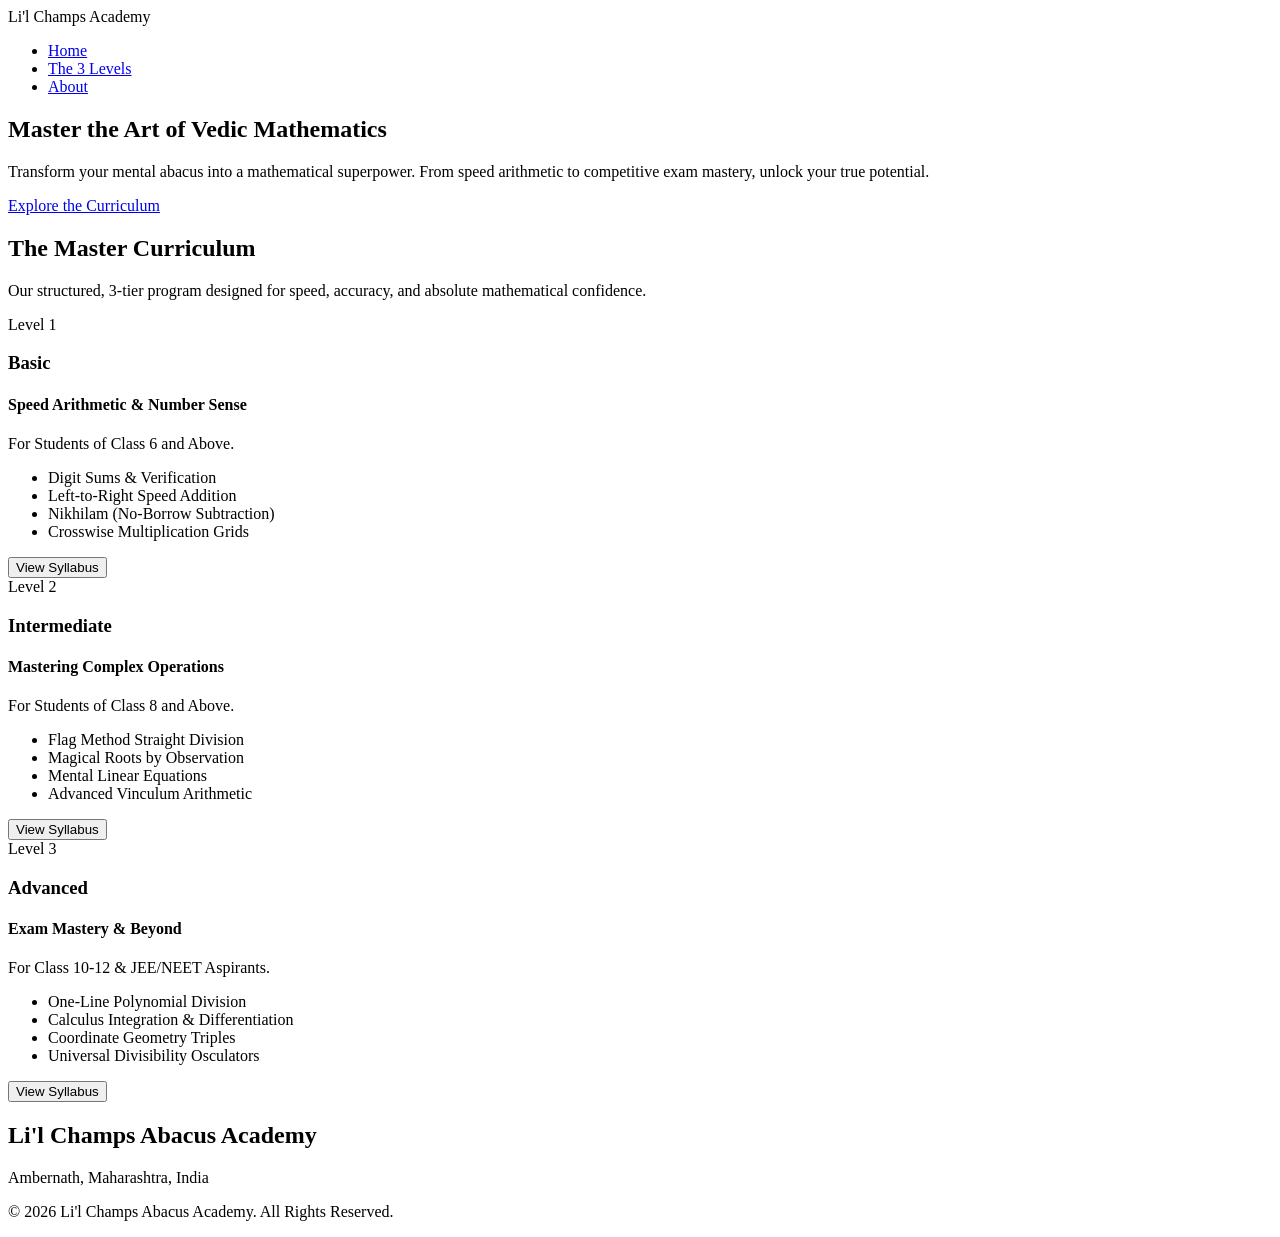
==== index.html @ 0ca7130c "Add initial HTML structure for the website" ====
<!DOCTYPE html>
<html lang="en">
<head>
    <meta charset="UTF-8">
    <meta name="viewport" content="width=device-width, initial-scale=1.0">
    <title>Li'l Champs Vedic Mathematics | Ambernath</title>
    <link rel="stylesheet" href="style.css">
    <!-- Google Fonts for a premium educational look -->
    <link href="https://fonts.googleapis.com/css2?family=Poppins:wght@300;400;600;700&display=swap" rel="stylesheet">
</head>
<body>

    <!-- Navigation -->
    <header class="navbar">
        <div class="logo">
            <span class="highlight">Li'l Champs</span> Academy
        </div>
        <nav>
            <ul class="nav-links">
                <li><a href="#home">Home</a></li>
                <li><a href="#curriculum">The 3 Levels</a></li>
                <li><a href="#about">About</a></li>
            </ul>
        </nav>
    </header>

    <!-- Hero Section -->
    <section id="home" class="hero">
        <div class="hero-content">
            <h1>Master the Art of <span class="highlight">Vedic Mathematics</span></h1>
            <p>Transform your mental abacus into a mathematical superpower. From speed arithmetic to competitive exam mastery, unlock your true potential.</p>
            <a href="#curriculum" class="cta-btn">Explore the Curriculum</a>
        </div>
    </section>

    <!-- Curriculum Levels Section -->
    <section id="curriculum" class="levels-section">
        <div class="section-header">
            <h2>The Master Curriculum</h2>
            <p>Our structured, 3-tier program designed for speed, accuracy, and absolute mathematical confidence.</p>
        </div>

        <div class="cards-container">
            <!-- Level 1 Card -->
            <div class="level-card" onclick="toggleDetails('level1')">
                <div class="level-badge basic">Level 1</div>
                <h3>Basic</h3>
                <h4>Speed Arithmetic & Number Sense</h4>
                <p>For Students of Class 6 and Above.</p>
                <div id="level1-details" class="details">
                    <ul>
                        <li>Digit Sums & Verification</li>
                        <li>Left-to-Right Speed Addition</li>
                        <li>Nikhilam (No-Borrow Subtraction)</li>
                        <li>Crosswise Multiplication Grids</li>
                    </ul>
                </div>
                <button class="expand-btn">View Syllabus</button>
            </div>

            <!-- Level 2 Card -->
            <div class="level-card" onclick="toggleDetails('level2')">
                <div class="level-badge intermediate">Level 2</div>
                <h3>Intermediate</h3>
                <h4>Mastering Complex Operations</h4>
                <p>For Students of Class 8 and Above.</p>
                <div id="level2-details" class="details">
                    <ul>
                        <li>Flag Method Straight Division</li>
                        <li>Magical Roots by Observation</li>
                        <li>Mental Linear Equations</li>
                        <li>Advanced Vinculum Arithmetic</li>
                    </ul>
                </div>
                <button class="expand-btn">View Syllabus</button>
            </div>

            <!-- Level 3 Card -->
            <div class="level-card" onclick="toggleDetails('level3')">
                <div class="level-badge advanced">Level 3</div>
                <h3>Advanced</h3>
                <h4>Exam Mastery & Beyond</h4>
                <p>For Class 10-12 & JEE/NEET Aspirants.</p>
                <div id="level3-details" class="details">
                    <ul>
                        <li>One-Line Polynomial Division</li>
                        <li>Calculus Integration & Differentiation</li>
                        <li>Coordinate Geometry Triples</li>
                        <li>Universal Divisibility Osculators</li>
                    </ul>
                </div>
                <button class="expand-btn">View Syllabus</button>
            </div>
        </div>
    </section>

    <!-- Footer -->
    <footer>
        <div class="footer-content">
            <h2>Li'l Champs Abacus Academy</h2>
            <p>Ambernath, Maharashtra, India</p>
            <p class="copyright">&copy; 2026 Li'l Champs Abacus Academy. All Rights Reserved.</p>
        </div>
    </footer>

    <script src="script.js"></script>
</body>
</html>
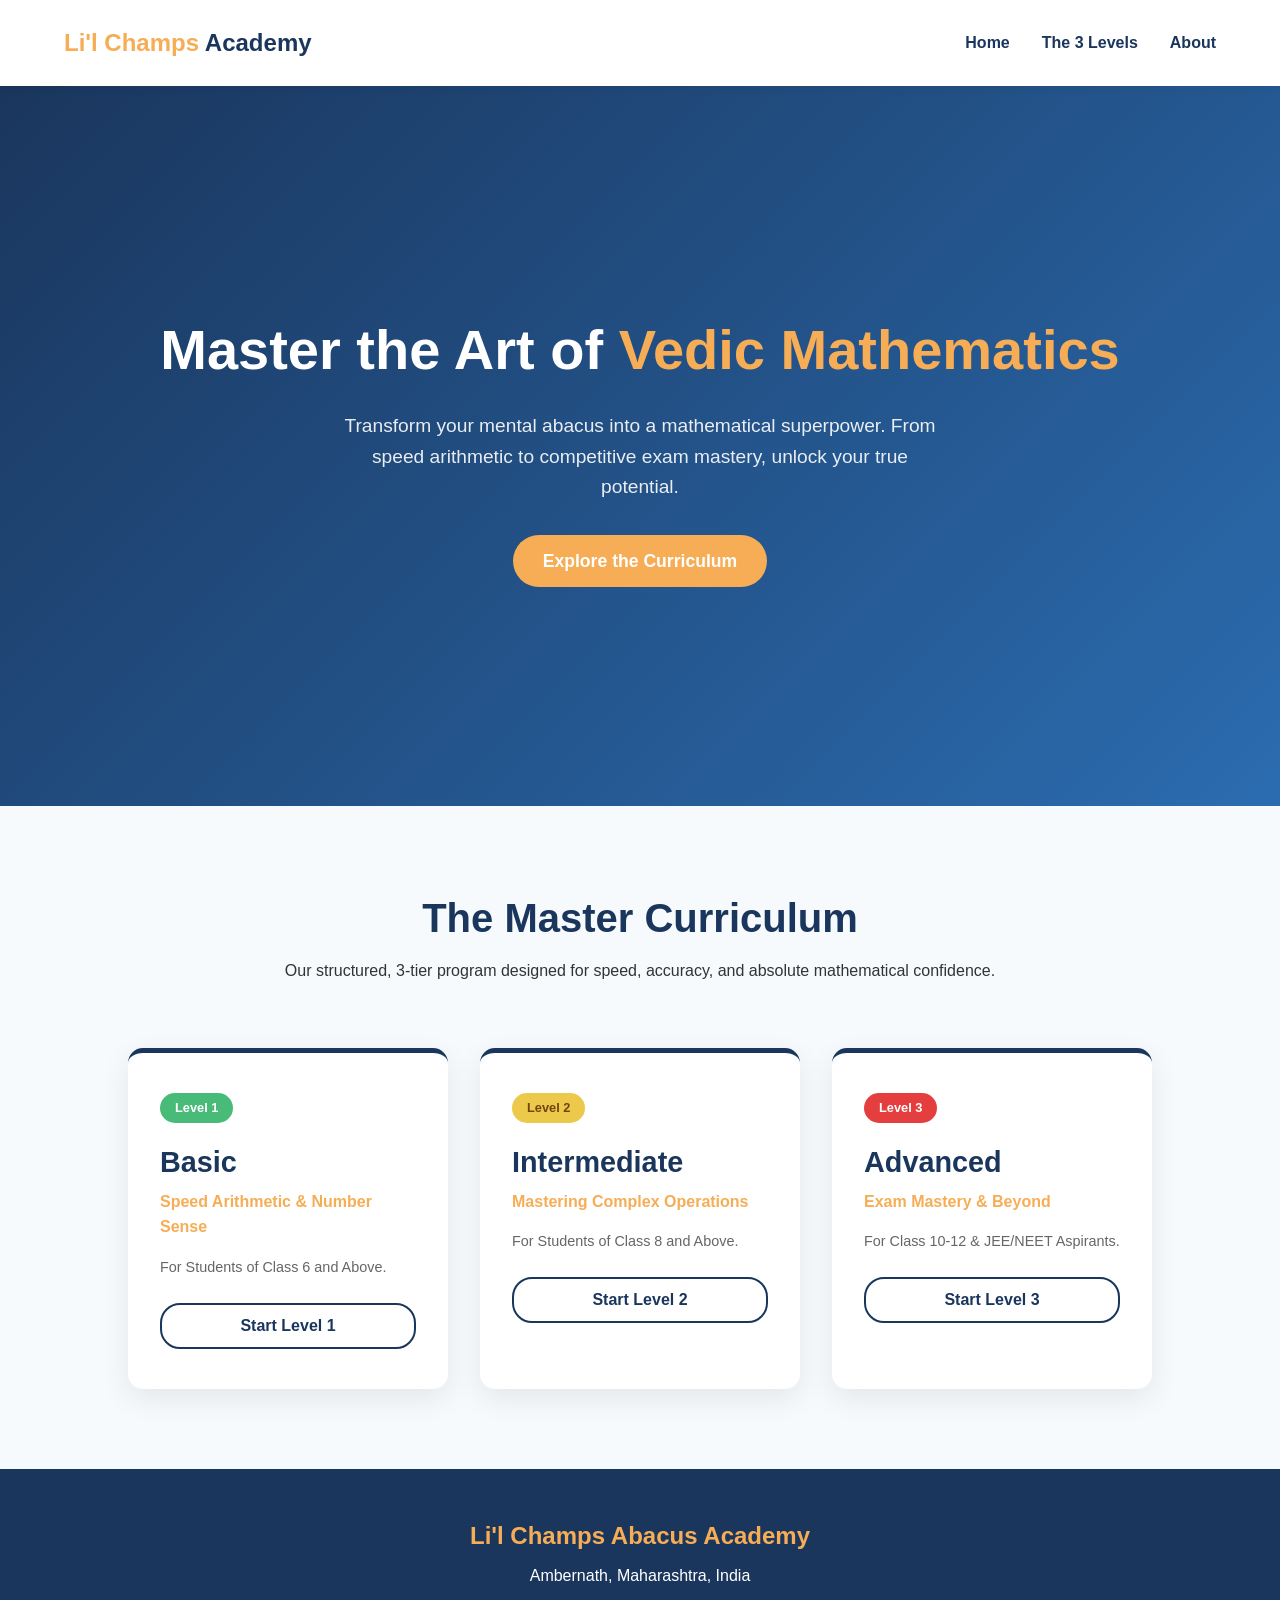
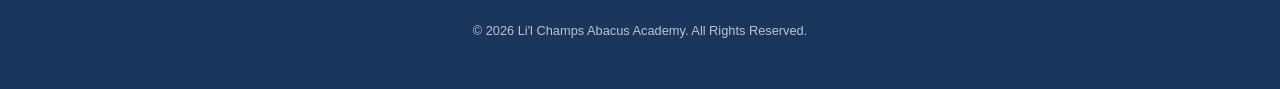
==== commit 05e521c3: "Update index.html" ====
--- a/index.html
+++ b/index.html
@@ -42,54 +42,33 @@
 
         <div class="cards-container">
             <!-- Level 1 Card -->
-            <div class="level-card" onclick="toggleDetails('level1')">
+            <div class="level-card">
                 <div class="level-badge basic">Level 1</div>
                 <h3>Basic</h3>
                 <h4>Speed Arithmetic & Number Sense</h4>
                 <p>For Students of Class 6 and Above.</p>
-                <div id="level1-details" class="details">
-                    <ul>
-                        <li>Digit Sums & Verification</li>
-                        <li>Left-to-Right Speed Addition</li>
-                        <li>Nikhilam (No-Borrow Subtraction)</li>
-                        <li>Crosswise Multiplication Grids</li>
-                    </ul>
-                </div>
-                <button class="expand-btn">View Syllabus</button>
+                <!-- This link takes the user to level1.html -->
+                <a href="level1.html" class="expand-btn" style="display: block; text-align: center; text-decoration: none; margin-top: 20px;">Start Level 1</a>
             </div>
 
             <!-- Level 2 Card -->
-            <div class="level-card" onclick="toggleDetails('level2')">
+            <div class="level-card">
                 <div class="level-badge intermediate">Level 2</div>
                 <h3>Intermediate</h3>
                 <h4>Mastering Complex Operations</h4>
                 <p>For Students of Class 8 and Above.</p>
-                <div id="level2-details" class="details">
-                    <ul>
-                        <li>Flag Method Straight Division</li>
-                        <li>Magical Roots by Observation</li>
-                        <li>Mental Linear Equations</li>
-                        <li>Advanced Vinculum Arithmetic</li>
-                    </ul>
-                </div>
-                <button class="expand-btn">View Syllabus</button>
+                <!-- This link takes the user to level2.html -->
+                <a href="level2.html" class="expand-btn" style="display: block; text-align: center; text-decoration: none; margin-top: 20px;">Start Level 2</a>
             </div>
 
             <!-- Level 3 Card -->
-            <div class="level-card" onclick="toggleDetails('level3')">
+            <div class="level-card">
                 <div class="level-badge advanced">Level 3</div>
                 <h3>Advanced</h3>
                 <h4>Exam Mastery & Beyond</h4>
                 <p>For Class 10-12 & JEE/NEET Aspirants.</p>
-                <div id="level3-details" class="details">
-                    <ul>
-                        <li>One-Line Polynomial Division</li>
-                        <li>Calculus Integration & Differentiation</li>
-                        <li>Coordinate Geometry Triples</li>
-                        <li>Universal Divisibility Osculators</li>
-                    </ul>
-                </div>
-                <button class="expand-btn">View Syllabus</button>
+                <!-- This link takes the user to level3.html -->
+                <a href="level3.html" class="expand-btn" style="display: block; text-align: center; text-decoration: none; margin-top: 20px;">Start Level 3</a>
             </div>
         </div>
     </section>
--- a/style.css
+++ b/style.css
@@ -0,0 +1,252 @@
+/* General Reset & Variables */
+* {
+    margin: 0;
+    padding: 0;
+    box-sizing: border-box;
+    font-family: 'Poppins', sans-serif;
+}
+
+:root {
+    --primary-color: #1A365D; /* Deep Navy Blue */
+    --secondary-color: #F6AD55; /* Gold/Orange */
+    --text-color: #333;
+    --bg-color: #F7FAFC;
+    --card-bg: #FFFFFF;
+}
+
+body {
+    background-color: var(--bg-color);
+    color: var(--text-color);
+    line-height: 1.6;
+}
+
+/* Navigation Bar */
+.navbar {
+    display: flex;
+    justify-content: space-between;
+    align-items: center;
+    padding: 1.5rem 5%;
+    background-color: var(--card-bg);
+    box-shadow: 0 2px 10px rgba(0,0,0,0.05);
+    position: sticky;
+    top: 0;
+    z-index: 100;
+}
+
+.logo {
+    font-size: 1.5rem;
+    font-weight: 700;
+    color: var(--primary-color);
+}
+
+.highlight {
+    color: var(--secondary-color);
+}
+
+.nav-links {
+    list-style: none;
+    display: flex;
+    gap: 2rem;
+}
+
+.nav-links a {
+    text-decoration: none;
+    color: var(--primary-color);
+    font-weight: 600;
+    transition: color 0.3s;
+}
+
+.nav-links a:hover {
+    color: var(--secondary-color);
+}
+
+/* Hero Section */
+.hero {
+    height: 80vh;
+    display: flex;
+    align-items: center;
+    justify-content: center;
+    text-align: center;
+    background: linear-gradient(135deg, var(--primary-color) 0%, #2B6CB0 100%);
+    color: white;
+    padding: 0 20px;
+}
+
+.hero-content h1 {
+    font-size: 3.5rem;
+    margin-bottom: 1rem;
+}
+
+.hero-content p {
+    font-size: 1.2rem;
+    max-width: 600px;
+    margin: 0 auto 2rem auto;
+    opacity: 0.9;
+}
+
+.cta-btn {
+    display: inline-block;
+    padding: 12px 30px;
+    background-color: var(--secondary-color);
+    color: white;
+    text-decoration: none;
+    font-weight: 700;
+    border-radius: 30px;
+    font-size: 1.1rem;
+    transition: transform 0.3s, box-shadow 0.3s;
+}
+
+.cta-btn:hover {
+    transform: translateY(-3px);
+    box-shadow: 0 10px 20px rgba(246, 173, 85, 0.4);
+}
+
+/* Curriculum Section */
+.levels-section {
+    padding: 5rem 5%;
+}
+
+.section-header {
+    text-align: center;
+    margin-bottom: 4rem;
+}
+
+.section-header h2 {
+    font-size: 2.5rem;
+    color: var(--primary-color);
+    margin-bottom: 0.5rem;
+}
+
+.cards-container {
+    display: flex;
+    gap: 2rem;
+    justify-content: center;
+    flex-wrap: wrap;
+}
+
+.level-card {
+    background-color: var(--card-bg);
+    border-radius: 15px;
+    padding: 2.5rem 2rem;
+    width: 320px;
+    box-shadow: 0 10px 30px rgba(0,0,0,0.08);
+    transition: transform 0.3s;
+    cursor: pointer;
+    border-top: 5px solid var(--primary-color);
+}
+
+.level-card:hover {
+    transform: translateY(-10px);
+}
+
+.level-badge {
+    display: inline-block;
+    padding: 5px 15px;
+    border-radius: 20px;
+    font-size: 0.8rem;
+    font-weight: 700;
+    margin-bottom: 1rem;
+    color: white;
+}
+
+.basic { background-color: #48BB78; }
+.intermediate { background-color: #ECC94B; color: #744210;}
+.advanced { background-color: #E53E3E; }
+
+.level-card h3 {
+    font-size: 1.8rem;
+    color: var(--primary-color);
+    margin-bottom: 0.2rem;
+}
+
+.level-card h4 {
+    font-size: 1rem;
+    color: var(--secondary-color);
+    margin-bottom: 1rem;
+}
+
+.level-card p {
+    font-size: 0.9rem;
+    color: #666;
+    margin-bottom: 1.5rem;
+}
+
+.details {
+    max-height: 0;
+    overflow: hidden;
+    transition: max-height 0.4s ease-out;
+}
+
+.details.open {
+    max-height: 200px;
+}
+
+.details ul {
+    list-style-type: none;
+    margin-bottom: 1rem;
+    padding-top: 1rem;
+    border-top: 1px solid #eee;
+}
+
+.details ul li {
+    font-size: 0.9rem;
+    margin-bottom: 0.5rem;
+    color: #444;
+}
+
+.details ul li::before {
+    content: "✓ ";
+    color: var(--secondary-color);
+    font-weight: bold;
+}
+
+.expand-btn {
+    background: none;
+    border: 2px solid var(--primary-color);
+    color: var(--primary-color);
+    padding: 8px 20px;
+    border-radius: 20px;
+    font-weight: 600;
+    cursor: pointer;
+    width: 100%;
+    transition: all 0.3s;
+}
+
+.level-card:hover .expand-btn {
+    background-color: var(--primary-color);
+    color: white;
+}
+
+/* Footer */
+footer {
+    background-color: var(--primary-color);
+    color: white;
+    text-align: center;
+    padding: 3rem 20px;
+}
+
+.footer-content h2 {
+    color: var(--secondary-color);
+    margin-bottom: 0.5rem;
+}
+
+.copyright {
+    margin-top: 2rem;
+    font-size: 0.8rem;
+    opacity: 0.7;
+}
+
+/* Responsive Design */
+@media (max-width: 768px) {
+    .nav-links {
+        display: none; /* Can add a hamburger menu later */
+    }
+    
+    .hero-content h1 {
+        font-size: 2.5rem;
+    }
+    
+    .level-card {
+        width: 100%;
+    }
+}
